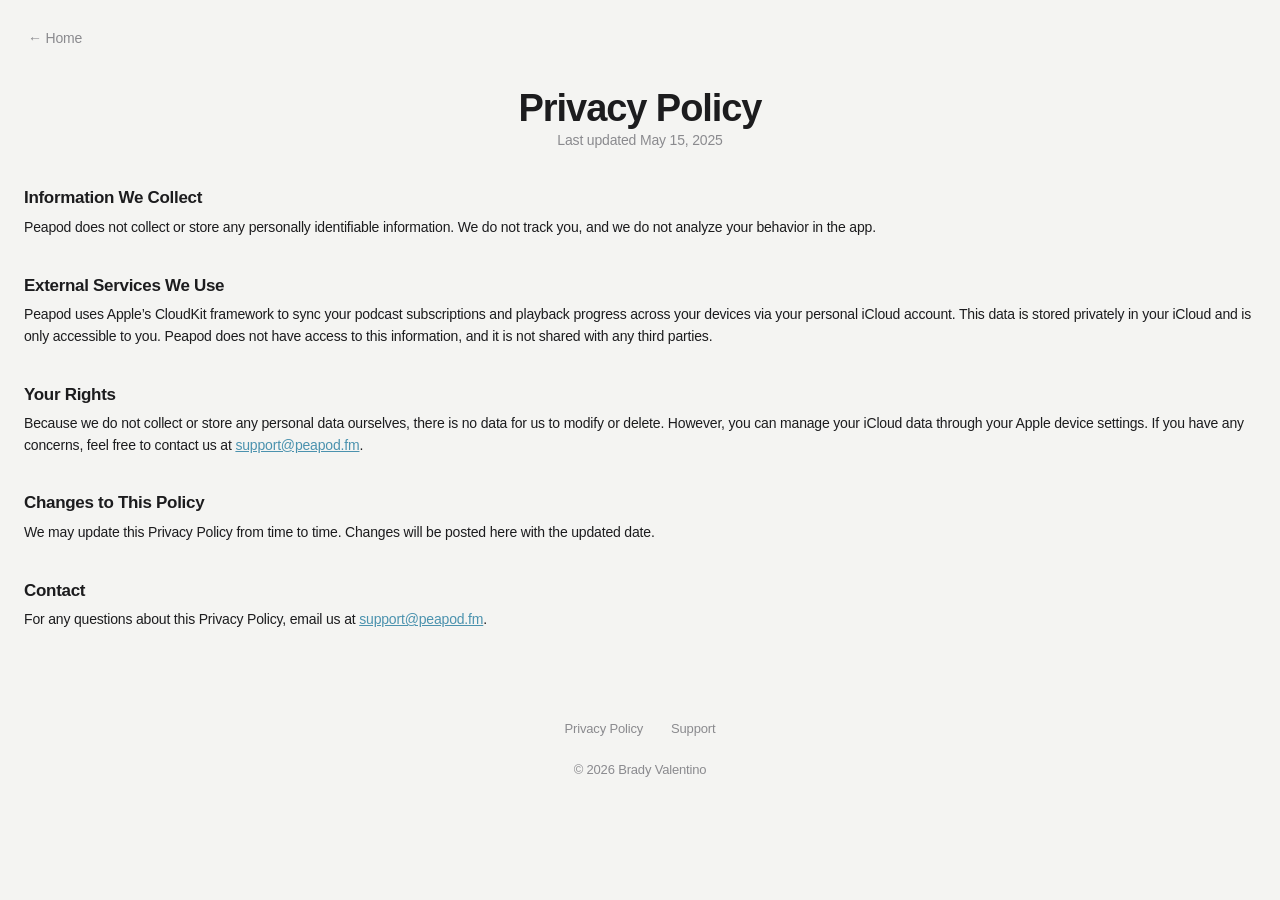
==== privacy.html @ 091da7d3 "marketing website" ====
<!doctype html>
<html lang="en">
<head>
<meta charset="utf-8">
<meta name="viewport" content="width=device-width, initial-scale=1">
<title>Privacy Policy — Peapod</title>
<meta name="description" content="Peapod does not collect or store any personally identifiable information.">
<meta name="color-scheme" content="light dark">
<link rel="icon" href="favicon.svg" type="image/svg+xml">
<link rel="stylesheet" href="styles.css">
</head>
<body>

<a class="back" href="index.html">← Home</a>

<main class="page doc">

  <h1>Privacy Policy</h1>
  <p class="sub">Last updated May 15, 2025</p>

  <section>
    <h2>Information We Collect</h2>
    <p>Peapod does not collect or store any personally identifiable information. We do not track you, and we do not analyze your behavior in the app.</p>
  </section>

  <section>
    <h2>External Services We Use</h2>
    <p>Peapod uses Apple’s CloudKit framework to sync your podcast subscriptions and playback progress across your devices via your personal iCloud account. This data is stored privately in your iCloud and is only accessible to you. Peapod does not have access to this information, and it is not shared with any third parties.</p>
  </section>

  <section>
    <h2>Your Rights</h2>
    <p>Because we do not collect or store any personal data ourselves, there is no data for us to modify or delete. However, you can manage your iCloud data through your Apple device settings. If you have any concerns, feel free to contact us at <a href="mailto:support@peapod.fm">support@peapod.fm</a>.</p>
  </section>

  <section>
    <h2>Changes to This Policy</h2>
    <p>We may update this Privacy Policy from time to time. Changes will be posted here with the updated date.</p>
  </section>

  <section>
    <h2>Contact</h2>
    <p>For any questions about this Privacy Policy, email us at <a href="mailto:support@peapod.fm">support@peapod.fm</a>.</p>
  </section>

</main>

<footer class="foot">
  <nav>
    <a href="privacy.html">Privacy Policy</a>
    <a href="mailto:support@peapod.fm">Support</a>
  </nav>
  <p>© 2026 Brady Valentino</p>
</footer>

</body>
</html>
---- styles.css ----
/* Peapod */

:root {
  --bg:     #f4f4f2;
  --fg:     #1c1c1e;
  --muted:  #8a8a8e;
  --tint:   #4B92AE;

  --font: -apple-system, BlinkMacSystemFont, "Segoe UI", Roboto,
          "Helvetica Neue", Helvetica, Arial, sans-serif;

  --gutter: 24px;
  --column: 620px;
}

@media (prefers-color-scheme: dark) {
  :root {
    --bg:     #111113;
    --fg:     #f2f2f0;
    --muted:  #8a8a8e;
    --tint:   #479ff0;
  }
}

* { box-sizing: border-box; }

html { -webkit-text-size-adjust: 100%; }

body {
  margin: 0;
  background: var(--bg);
  color: var(--fg);
  font-family: var(--font);
  font-size: 16px;
  line-height: 1.5;
  letter-spacing: -0.011em;
  -webkit-font-smoothing: antialiased;
}

a { color: var(--tint); }

/* ---- layout ---- */

.page {
  /*max-width: var(--column);*/
  margin: 0 auto;
  padding: 72px var(--gutter) 0;
  text-align: center;
}

h1 {
  margin: 0;
  font-size: 38px;
  font-weight: 700;
  line-height: 1.1;
  letter-spacing: -0.028em;
}

.sub {
  margin: 8px 0 0;
  color: var(--muted);
  font-size: 15px;
}

.pitch {
  margin: 52px 0 0;
  font-size: 17px;
  letter-spacing: -0.015em;
  text-wrap: balance;
}

/* ---- app store ---- */

.cta { margin: 32px 0 0; }

.badge {
  display: inline-flex;
  align-items: center;
  gap: 8px;
  padding: 11px 20px 11px 17px;
  border-radius: 999px;
  background: var(--fg);
  color: var(--bg);
  font-size: 15px;
  font-weight: 600;
  letter-spacing: -0.012em;
  text-decoration: none;
}

.glyph {
  width: 17px;
  height: 17px;
  margin-top: -2px;
}

.note {
  margin: 12px 0 0;
  color: var(--muted);
  font-size: 12px;
}

/* ---- device shot ---- */

.device {
  margin: 56px 0 0;
}

.device img {
  display: block;
  width: 100%;
  max-width: 1170px;
  height: auto;
  margin: 0 auto;
  /*transform: rotate(-2deg);*/
}

/* ---- privacy page ---- */

.back {
  position: absolute;
  top: 28px;
  left: 28px;
  color: var(--muted);
  font-size: 14px;
  text-decoration: none;
}

.doc {
  text-align: left;
  padding-top: 88px;
}

.doc h1,
.doc .sub {
  text-align: center;
}

.doc section {
  margin-top: 34px;
}

.doc h2 {
  margin: 0 0 6px;
  font-size: 17px;
  font-weight: 600;
  letter-spacing: -0.018em;
}

.doc p {
  margin: 0;
  font-size: 14px;
  line-height: 1.55;
}

/* ---- footer ---- */

.foot {
  max-width: var(--column);
  margin: 0 auto;
  padding: 88px var(--gutter) 56px;
  color: var(--muted);
  font-size: 13px;
  text-align: center;
}

.foot nav {
  display: flex;
  justify-content: center;
  gap: 28px;
}

.foot nav a {
  color: var(--muted);
  text-decoration: none;
}

.foot p {
  margin: 22px 0 0;
}

/* ---- small screens ---- */

@media (max-width: 520px) {
  .page { padding-top: 56px; }
  h1 { font-size: 34px; }
  .pitch { margin-top: 44px; }
  .device { margin-top: 44px; }
  .back { top: 20px; left: 20px; }
  .doc { padding-top: 68px; }
  .foot { padding-top: 64px; }
}
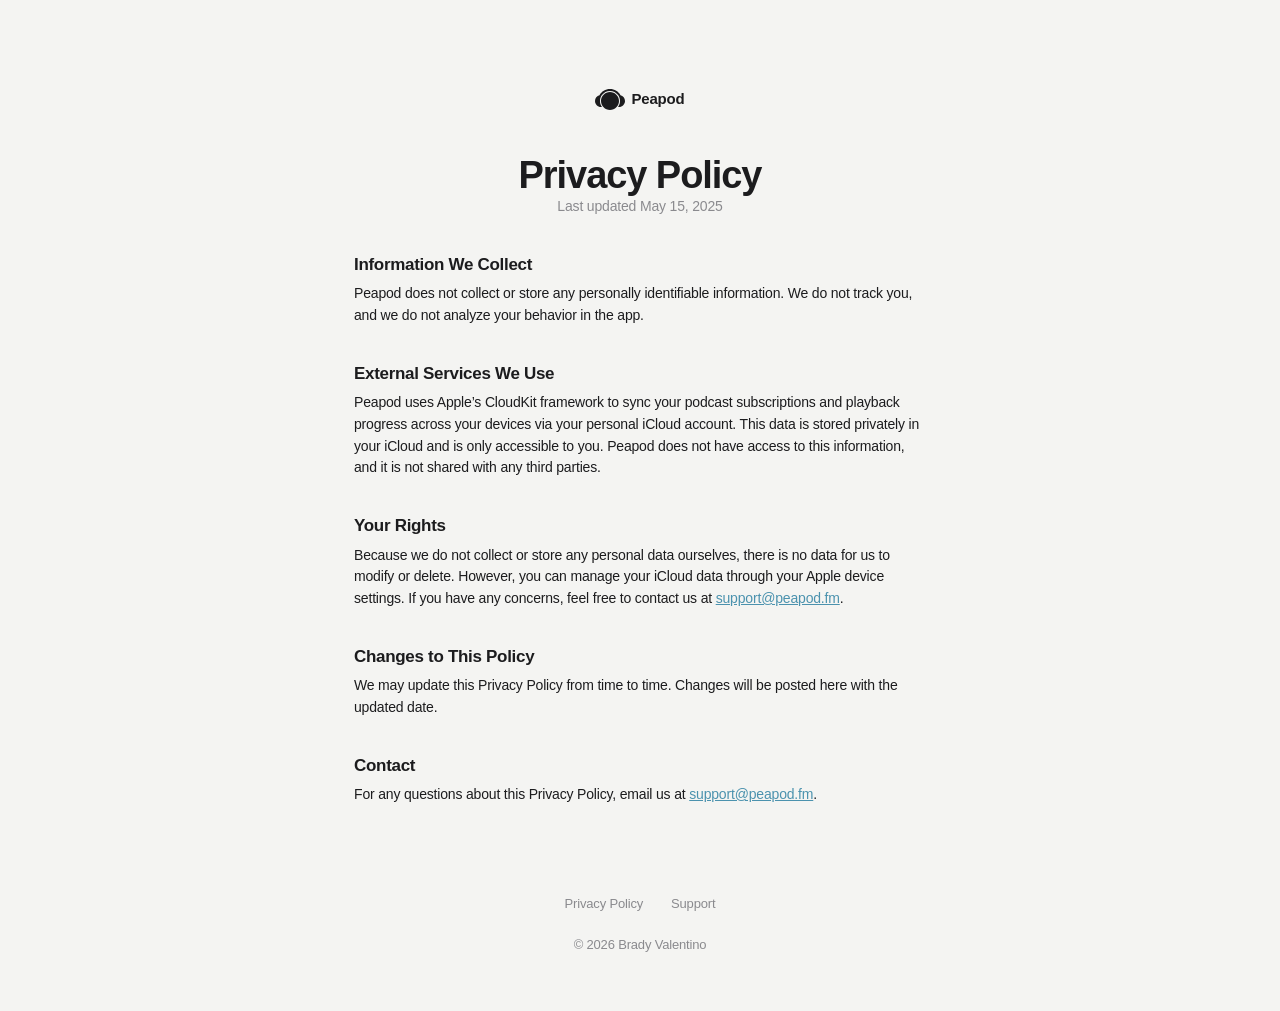
==== commit ed25507e: "add mini logo to pages" ====
--- a/privacy.html
+++ b/privacy.html
@@ -11,9 +11,9 @@
 </head>
 <body>
 
-<a class="back" href="index.html">← Home</a>
+<main class="page doc">
 
-<main class="page doc">
+    <a href="/" class="title"><span class="title" style="margin-bottom:44px;"><svg class="mark" width="30" height="21" viewBox="0 0 30 21" fill="none" xmlns="http://www.w3.org/2000/svg" aria-hidden="true"><path d="M15 3C19.9706 3 24 7.02944 24 12C24 16.9706 19.9706 21 15 21C10.0294 21 6 16.9706 6 12C6 7.02944 10.0294 3 15 3ZM15 0C19.5189 0 23.4535 2.49814 25.5 6.18848C25.4884 6.18549 25.4765 6.18359 25.4648 6.18066C28.0704 6.83447 30 9.19164 30 12C30 15.3137 27.3137 18 24 18C23.6783 18 23.3627 17.9736 23.0547 17.9248C24.2766 16.2664 25 14.218 25 12C25 9.78172 24.2769 7.73275 23.0547 6.07422L23.0527 6.0752C21.2321 3.60457 18.3045 2 15 2C11.6953 2 8.76688 3.6043 6.94629 6.0752C6.94529 6.07504 6.94436 6.07438 6.94336 6.07422C5.72156 7.73258 5 9.78214 5 12C5 14.2178 5.72261 16.2665 6.94434 17.9248C6.63664 17.9735 6.32137 18 6 18C2.68629 18 0 15.3137 0 12C0 9.20419 1.91209 6.85449 4.5 6.18848C6.54649 2.49814 10.4811 0 15 0ZM4.94824 6.09375C4.90811 6.10083 4.86798 6.10736 4.82812 6.11523C4.86797 6.10734 4.90812 6.10085 4.94824 6.09375ZM25.1709 6.11523C25.131 6.10736 25.0909 6.10082 25.0508 6.09375C25.0909 6.10084 25.1311 6.10735 25.1709 6.11523ZM5.31738 6.03906C5.2644 6.04503 5.21173 6.05223 5.15918 6.05957C5.21173 6.0522 5.26441 6.04506 5.31738 6.03906ZM24.8398 6.05957C24.7873 6.05224 24.7346 6.04503 24.6816 6.03906C24.7346 6.04505 24.7873 6.05221 24.8398 6.05957ZM5.65723 6.00977C5.60591 6.01264 5.55487 6.01734 5.50391 6.02148C5.55487 6.01731 5.60591 6.01266 5.65723 6.00977ZM24.4951 6.02148C24.4442 6.01734 24.3931 6.01263 24.3418 6.00977C24.3931 6.01265 24.4442 6.01732 24.4951 6.02148Z" fill="currentColor"></path></svg>Peapod</span></a>
 
   <h1>Privacy Policy</h1>
   <p class="sub">Last updated May 15, 2025</p>
--- a/styles.css
+++ b/styles.css
@@ -48,12 +48,31 @@
   text-align: center;
 }
 
+span.title {
+    display: flex;
+    align-items: center;
+    justify-content: center;
+    gap: 6px;
+    font-size: 15px;
+    font-weight: 600;
+}
+
+a.title {
+    color: var(--fg);
+    text-decoration: none;
+}
+
+a.title:hover {
+    opacity: 0.5;
+    transition: 0.5s all;
+}
+
 h1 {
-  margin: 0;
-  font-size: 38px;
-  font-weight: 700;
-  line-height: 1.1;
-  letter-spacing: -0.028em;
+    margin: 0;
+    font-size: 38px;
+    font-weight: 700;
+    line-height: 1.1;
+    letter-spacing: -0.028em;
 }
 
 .sub {
@@ -126,6 +145,7 @@
 }
 
 .doc {
+  max-width: var(--column);
   text-align: left;
   padding-top: 88px;
 }
